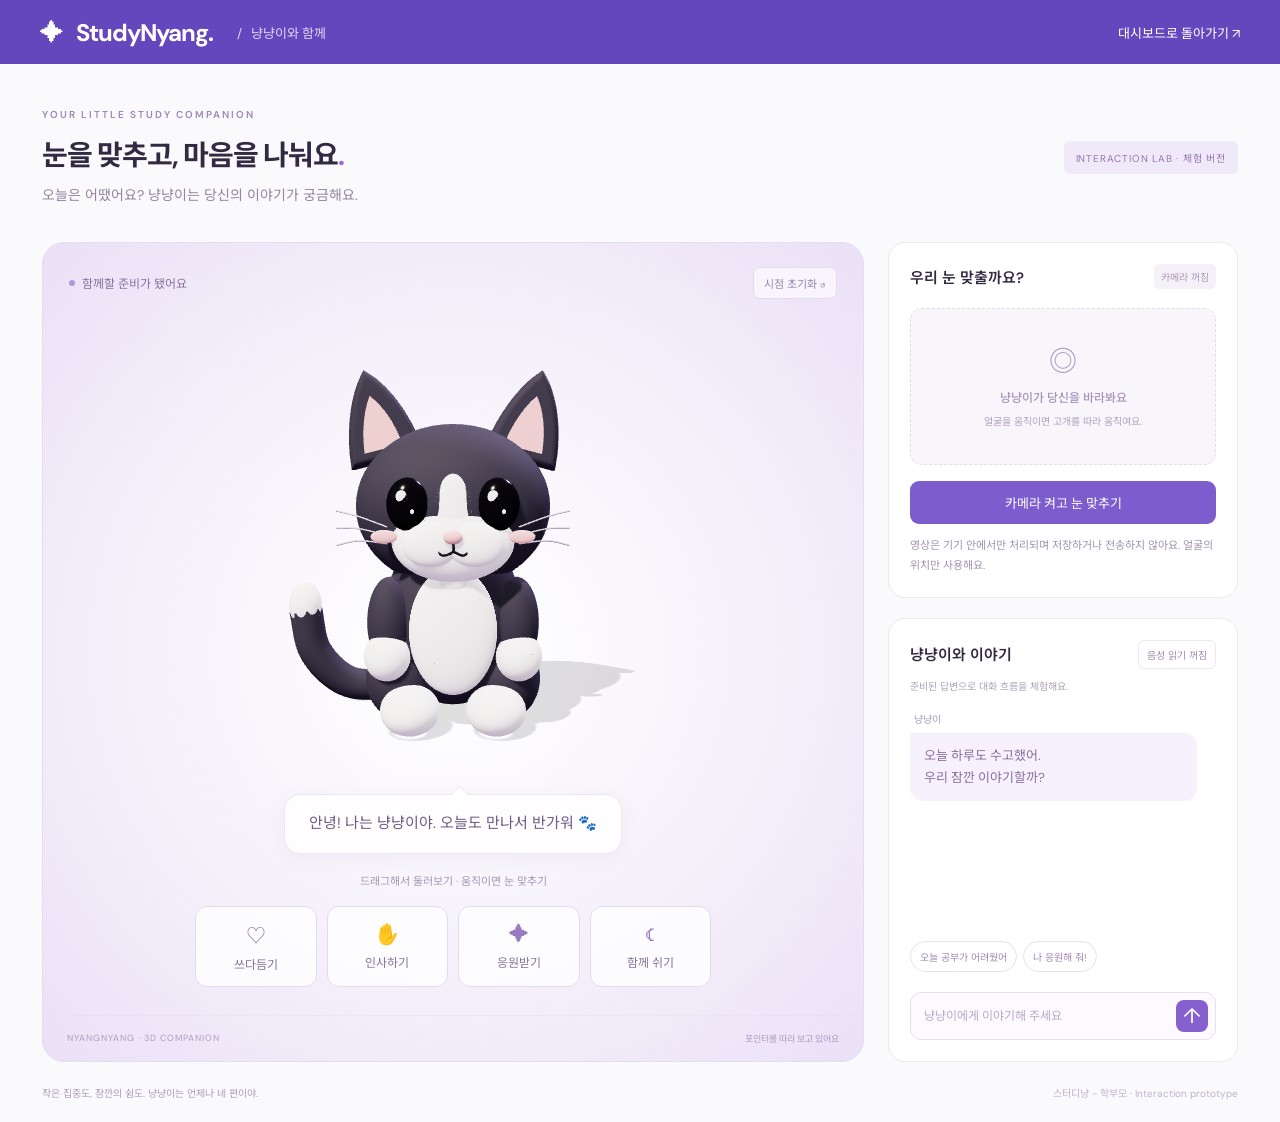
==== interaction/index.html @ 26cde93f "Add 3D Nyangnyang interaction, local face tracking and demo chat" ====
<!doctype html><html lang="ko"><head><meta charset="utf-8"><meta name="viewport" content="width=device-width,initial-scale=1"><meta name="theme-color" content="#6547bd"><title>냥냥이와 함께 · 스터디냥</title><link rel="stylesheet" href="./style.css"></head><body>
<header><a href="../">✦ <strong>Study<span>Nyang.</span></strong></a><span class="breadcrumb">/ &nbsp; 냥냥이와 함께</span><a class="back" href="../">대시보드로 돌아가기 ↗</a></header>
<main><div class="heading"><div><small>YOUR LITTLE STUDY COMPANION</small><h1>눈을 맞추고, 마음을 나눠요<span>.</span></h1><p>오늘은 어땠어요? 냥냥이는 당신의 이야기가 궁금해요.</p></div><span class="prototype">INTERACTION LAB · 체험 버전</span></div>
<div class="layout"><section class="room" aria-label="3D 냥냥이 인터랙션"><div class="room-top"><span class="live"><i></i><span id="mood">함께할 준비가 됐어요</span></span><button id="reset" class="subtle">시점 초기화 ↺</button></div><div id="stage" role="img" aria-label="마우스와 얼굴 위치에 반응하는 3D 고양이"><div id="loading">냥냥이가 오고 있어요…</div></div><div class="speech" id="speech" aria-live="polite">안녕! 나는 냥냥이야. 오늘도 만나서 반가워 🐾</div><div class="stage-hint">드래그해서 둘러보기 · 움직이면 눈 맞추기</div><div class="actions"><button data-action="pet">♡ <span>쓰다듬기</span></button><button data-action="wave">✋ <span>인사하기</span></button><button data-action="cheer">✦ <span>응원받기</span></button><button data-action="rest">☾ <span>함께 쉬기</span></button></div><div class="room-foot"><span>NYANGNYANG · 3D COMPANION</span><span id="trackingMode">포인터를 따라 보고 있어요</span></div></section>
<aside><section class="camera-card"><div class="section-head"><h2>우리 눈 맞출까요?</h2><span id="cameraBadge">카메라 꺼짐</span></div><div class="camera-preview"><video id="video" autoplay muted playsinline hidden></video><div id="cameraEmpty"><span>◎</span><strong>냥냥이가 당신을 바라봐요</strong><p>얼굴을 움직이면 고개를 따라 움직여요.</p></div><div id="faceBox" hidden></div></div><button id="cameraButton" class="primary">카메라 켜고 눈 맞추기</button><p class="camera-info" id="cameraInfo" role="status">영상은 기기 안에서만 처리되며 저장하거나 전송하지 않아요. 얼굴의 위치만 사용해요.</p></section>
<section class="chat-card"><div class="section-head"><h2>냥냥이와 이야기</h2><button id="voice" aria-pressed="false">음성 읽기 꺼짐</button></div><p class="chat-caption">준비된 답변으로 대화 흐름을 체험해요.</p><div id="messages" role="log" aria-live="polite" aria-label="대화 내용"><div class="message cat-message"><span>냥냥이</span><p>오늘 하루도 수고했어.<br>우리 잠깐 이야기할까?</p></div></div><div class="suggestions"><button>오늘 공부가 어려웠어</button><button>나 응원해 줘!</button></div><form id="chatForm"><input id="chatInput" maxlength="300" autocomplete="off" placeholder="냥냥이에게 이야기해 주세요" aria-label="대화 입력" required><button aria-label="메시지 보내기" type="submit">↑</button></form></section></aside></div><footer>작은 집중도, 잠깐의 쉼도. 냥냥이는 언제나 네 편이야.<span>스터디냥 - 학부모 · Interaction prototype</span></footer></main>
<script type="module" src="./app.js"></script></body></html>
---- interaction/style.css ----
@import url('https://fonts.googleapis.com/css2?family=DM+Sans:wght@400;500;600;700&family=Noto+Sans+KR:wght@400;500;600;700&display=swap');
:root{font-family:'DM Sans','Noto Sans KR',sans-serif;color:#322a42;background:#faf9fc;font-synthesis:none}*{box-sizing:border-box}body{margin:0;word-break:keep-all}button,input{font:inherit}button,a{cursor:pointer}button{transition:background .2s,transform .2s}button:hover{transform:translateY(-1px)}button:disabled{opacity:.6;cursor:wait}button:focus-visible,a:focus-visible,input:focus-visible{outline:3px solid #af94ea;outline-offset:4px}[hidden]{display:none!important}header{height:64px;background:#6547bd;color:#fff;display:flex;align-items:center;gap:24px;padding:0 40px}header a{color:inherit;text-decoration:none}header>a:first-child{font-size:24px;letter-spacing:-1px}header strong{margin-left:8px}.breadcrumb{font-size:13px;color:#e0d4f6}.back{font-size:13px;margin-left:auto}main{max-width:1440px;margin:0 auto;padding:38px 42px 22px}.heading{display:flex;justify-content:space-between;align-items:center;gap:20px;margin-bottom:29px}.heading small{font-size:10px;letter-spacing:2px;color:#9b87b9;font-weight:600}h1{font-size:28px;letter-spacing:-1px;margin:10px 0}h1>span{color:#916bde}.heading p{font-size:14px;color:#93869f;margin:9px 0}.prototype{font-size:10px;letter-spacing:.8px;background:#f0e9f9;color:#9277b0;padding:9px 12px;border-radius:6px}.layout{display:grid;grid-template-columns:minmax(0,1fr) 350px;gap:24px}.room{background:radial-gradient(ellipse at 50% 50%,#fff 5%,#f3edf9 65%,#eae0f7 100%);border:1px solid #e6dcf1;border-radius:22px;min-height:725px;position:relative;overflow:hidden;display:flex;flex-direction:column}.room-top{display:flex;justify-content:space-between;align-items:center;padding:24px 26px;position:relative;z-index:2}.live{font-size:12px;color:#8a729e;display:flex;align-items:center;gap:7px}.live i{height:6px;width:6px;background:#b098d7;border-radius:50%}.subtle{background:#fff9;border:1px solid #e5daee;border-radius:7px;padding:7px 10px;color:#9a87ad;font-size:11px}#stage{height:490px;position:relative;touch-action:none;cursor:grab;margin-top:-7px}#stage:active{cursor:grabbing}#stage canvas{display:block;width:100%;height:100%}#loading{position:absolute;inset:0;display:grid;place-items:center;font-size:15px;color:#89759f;text-align:center;padding:40px;line-height:1.8}.speech{position:relative;align-self:center;max-width:85%;text-align:center;background:#fffdfd;box-shadow:0 4px 20px #6c4e8610;border:1px solid #eee6f4;border-radius:16px;padding:16px 24px;color:#705b87;font-size:15px;line-height:1.7;margin-top:-12px;min-height:58px}.speech:before{content:'';position:absolute;top:-7px;left:50%;width:12px;height:12px;background:#fff;transform:rotate(45deg);border-top:1px solid #eee6f4;border-left:1px solid #eee6f4}.stage-hint{text-align:center;font-size:11px;color:#a797b7;margin:18px 0}.actions{display:flex;gap:10px;justify-content:center;padding:0 22px;margin:0 auto 28px;width:100%;max-width:560px}.actions button{flex:1;background:#ffffffc9;border:1px solid #e5dbf0;border-radius:12px;padding:13px 6px;color:#9a7bc0;font-size:20px}.actions button span{display:block;font-size:12px;color:#897597;margin-top:6px}.actions button:hover,.actions button.active{background:#ebe0fc;border-color:#b699e0}.room-foot{display:flex;justify-content:space-between;padding:16px 24px;border-top:1px solid #e6dbee70;margin-top:auto;font-size:9px;letter-spacing:1px;color:#b09bbe}.room-foot span:last-child{letter-spacing:0}aside{display:flex;flex-direction:column;gap:20px}aside>section{background:#fff;border:1px solid #ede7f2;border-radius:17px;padding:21px}.section-head{display:flex;justify-content:space-between;align-items:center;gap:8px}.section-head h2{font-size:15px;margin:0;font-weight:600}.section-head>span{font-size:10px;color:#ac9ab7;background:#f5f1f8;border-radius:5px;padding:5px 7px}.camera-preview{height:157px;margin:19px 0 16px;background:#f8f6fb;border:1px dashed #e5ddee;border-radius:12px;position:relative;overflow:hidden}#cameraEmpty{height:100%;display:flex;align-items:center;justify-content:center;flex-direction:column;color:#a795bc}#cameraEmpty>span{font-size:28px;margin-bottom:8px}#cameraEmpty strong{font-size:12px;font-weight:500}#cameraEmpty p{font-size:10px;color:#b0a1bf;margin:7px 0}video{width:100%;height:100%;object-fit:fill;transform:scaleX(-1)}#faceBox{position:absolute;border:2px solid #c6b0f0;border-radius:13px;box-shadow:0 0 0 1000px #21132f18;pointer-events:none}.primary{background:#7d5cce;border:0;color:#fff;border-radius:9px;width:100%;padding:12px;font-size:13px}.camera-info{font-size:11px;color:#a393af;line-height:1.8;margin:12px 0 0}.chat-card{display:flex;flex-direction:column;flex:1}.section-head button{font-size:10px;color:#a18ab5;background:none;border:1px solid #eee6f5;padding:6px 8px;border-radius:6px}.chat-caption{font-size:10px;color:#b0a2bb;margin:9px 0 0}#messages{height:214px;overflow-y:auto;margin:17px 0;scrollbar-width:thin;scrollbar-color:#e0d4ed transparent;padding-right:4px}.message{max-width:95%;font-size:13px;margin-bottom:14px}.message>span{font-size:10px;color:#ac99ba;margin-left:4px}.message p{padding:12px 14px;background:#f6f1fc;color:#8b719f;border-radius:0 13px 13px 13px;line-height:1.7;margin:6px 0}.user-message{margin-left:auto}.user-message>span{display:block;text-align:right}.user-message p{background:#8260cc;color:white;border-radius:13px 0 13px 13px}.suggestions{display:flex;gap:6px;margin:0 0 13px;flex-wrap:wrap}.suggestions button{font-size:10px;border:1px solid #e9e0f3;color:#a28ab4;border-radius:20px;background:#fff;padding:7px 9px}form{display:flex;align-items:center;border:1px solid #e7ddf0;border-radius:11px;padding:7px;background:#fcfaff;margin-top:auto}input{font-size:12px;min-width:0;flex:1;border:0;background:none;color:#705484;padding:6px;outline-offset:0}input::placeholder{color:#b8a9c4}form button{background:#8461cf;color:white;width:32px;height:32px;flex-shrink:0;border:0;border-radius:8px;font-size:21px}footer{display:flex;justify-content:space-between;margin-top:23px;font-size:10px;color:#ad9dbb;gap:12px}footer span{color:#bfb2c9}@media(max-width:1000px){main{padding:30px 24px}.layout{grid-template-columns:minmax(0,1fr) 310px;gap:17px}.room-top{padding:20px 18px}.live{font-size:10px}.prototype{display:none}.speech{font-size:13px;padding:15px}.room-foot{font-size:8px;gap:10px}.actions{gap:7px;padding:0 16px}.actions button span{font-size:11px}.room{min-height:720px}}@media(max-width:760px){header{padding:0 20px;height:56px}header>a:first-child{font-size:21px}.breadcrumb{display:none}.back{font-size:11px}main{padding:28px 16px}.heading h1{font-size:23px}.heading p{font-size:12px;line-height:1.8}.heading small{font-size:9px}.layout{grid-template-columns:1fr}.room{min-height:0}.room-top{padding:20px}#stage{height:355px}.speech{font-size:13px;margin-top:0}.room-foot{padding:15px 18px}.actions{margin-bottom:22px}.camera-preview{height:185px}.camera-card{padding:23px}aside{display:grid;grid-template-columns:1fr 1fr;gap:16px}.section-head{flex-wrap:wrap}.chat-card{padding:20px}#messages{height:200px}.camera-info{font-size:11px}footer{flex-direction:column;line-height:1.6}}@media(max-width:540px){aside{display:flex}.camera-preview{height:175px}.chat-card{min-height:385px}#messages{height:235px}.heading h1{font-size:22px}.room-top .live{font-size:11px}.room-foot{font-size:8px}.heading p{max-width:310px}.speech{max-width:90%}.stage-hint{font-size:10px}}@media(prefers-reduced-motion:reduce){*{transition:none!important}}
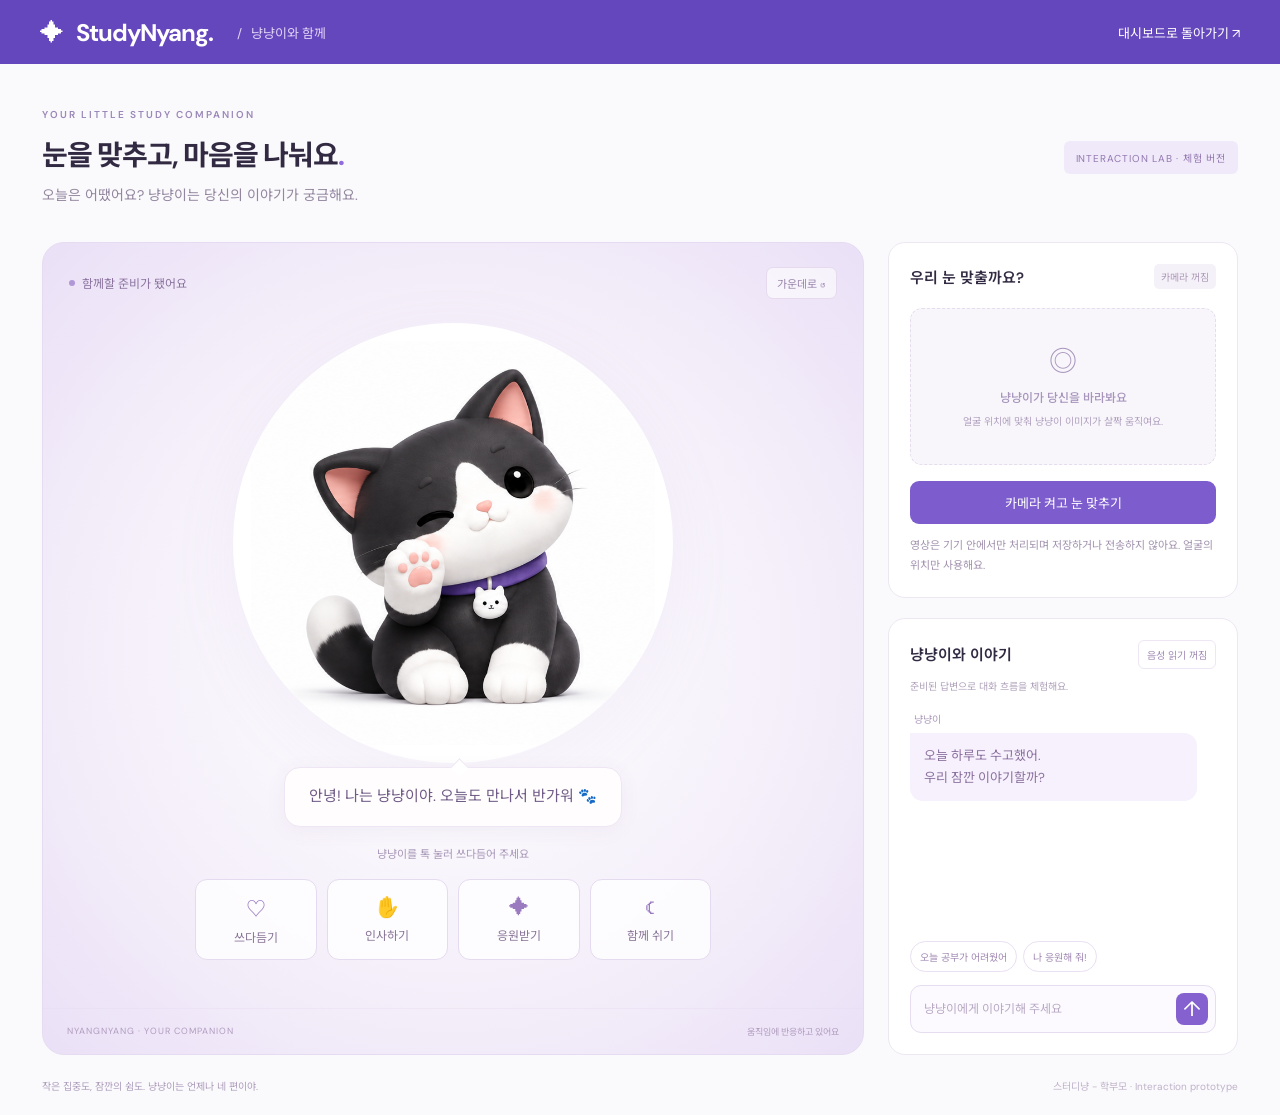
==== commit 8be1edce: "Replace 3D companion with interactive 2D character poses" ====
--- a/interaction/index.html
+++ b/interaction/index.html
@@ -1,7 +1,7 @@
 <!doctype html><html lang="ko"><head><meta charset="utf-8"><meta name="viewport" content="width=device-width,initial-scale=1"><meta name="theme-color" content="#6547bd"><title>냥냥이와 함께 · 스터디냥</title><link rel="stylesheet" href="./style.css"></head><body>
 <header><a href="../">✦ <strong>Study<span>Nyang.</span></strong></a><span class="breadcrumb">/ &nbsp; 냥냥이와 함께</span><a class="back" href="../">대시보드로 돌아가기 ↗</a></header>
 <main><div class="heading"><div><small>YOUR LITTLE STUDY COMPANION</small><h1>눈을 맞추고, 마음을 나눠요<span>.</span></h1><p>오늘은 어땠어요? 냥냥이는 당신의 이야기가 궁금해요.</p></div><span class="prototype">INTERACTION LAB · 체험 버전</span></div>
-<div class="layout"><section class="room" aria-label="3D 냥냥이 인터랙션"><div class="room-top"><span class="live"><i></i><span id="mood">함께할 준비가 됐어요</span></span><button id="reset" class="subtle">시점 초기화 ↺</button></div><div id="stage" role="img" aria-label="마우스와 얼굴 위치에 반응하는 3D 고양이"><div id="loading">냥냥이가 오고 있어요…</div></div><div class="speech" id="speech" aria-live="polite">안녕! 나는 냥냥이야. 오늘도 만나서 반가워 🐾</div><div class="stage-hint">드래그해서 둘러보기 · 움직이면 눈 맞추기</div><div class="actions"><button data-action="pet">♡ <span>쓰다듬기</span></button><button data-action="wave">✋ <span>인사하기</span></button><button data-action="cheer">✦ <span>응원받기</span></button><button data-action="rest">☾ <span>함께 쉬기</span></button></div><div class="room-foot"><span>NYANGNYANG · 3D COMPANION</span><span id="trackingMode">포인터를 따라 보고 있어요</span></div></section>
-<aside><section class="camera-card"><div class="section-head"><h2>우리 눈 맞출까요?</h2><span id="cameraBadge">카메라 꺼짐</span></div><div class="camera-preview"><video id="video" autoplay muted playsinline hidden></video><div id="cameraEmpty"><span>◎</span><strong>냥냥이가 당신을 바라봐요</strong><p>얼굴을 움직이면 고개를 따라 움직여요.</p></div><div id="faceBox" hidden></div></div><button id="cameraButton" class="primary">카메라 켜고 눈 맞추기</button><p class="camera-info" id="cameraInfo" role="status">영상은 기기 안에서만 처리되며 저장하거나 전송하지 않아요. 얼굴의 위치만 사용해요.</p></section>
+<div class="layout"><section class="room" aria-label="냥냥이 이미지 인터랙션"><div class="room-top"><span class="live"><i></i><span id="mood">함께할 준비가 됐어요</span></span><button id="reset" class="subtle">가운데로 ↺</button></div><div id="stage"><div class="character-follow"><button id="character" data-pose="wave" data-action="idle" aria-label="손을 흔드는 냥냥이, 눌러서 쓰다듬기"><span class="character-art" aria-hidden="true"></span></button></div><span id="reaction" aria-hidden="true"></span></div><div class="speech" id="speech" aria-live="polite">안녕! 나는 냥냥이야. 오늘도 만나서 반가워 🐾</div><div class="stage-hint">냥냥이를 톡 눌러 쓰다듬어 주세요</div><div class="actions"><button data-action="pet">♡ <span>쓰다듬기</span></button><button data-action="wave">✋ <span>인사하기</span></button><button data-action="cheer">✦ <span>응원받기</span></button><button data-action="rest">☾ <span>함께 쉬기</span></button></div><div class="room-foot"><span>NYANGNYANG · YOUR COMPANION</span><span id="trackingMode">움직임에 반응하고 있어요</span></div></section>
+<aside><section class="camera-card"><div class="section-head"><h2>우리 눈 맞출까요?</h2><span id="cameraBadge">카메라 꺼짐</span></div><div class="camera-preview"><video id="video" autoplay muted playsinline hidden></video><div id="cameraEmpty"><span>◎</span><strong>냥냥이가 당신을 바라봐요</strong><p>얼굴 위치에 맞춰 냥냥이 이미지가 살짝 움직여요.</p></div><div id="faceBox" hidden></div></div><button id="cameraButton" class="primary">카메라 켜고 눈 맞추기</button><p class="camera-info" id="cameraInfo" role="status">영상은 기기 안에서만 처리되며 저장하거나 전송하지 않아요. 얼굴의 위치만 사용해요.</p></section>
 <section class="chat-card"><div class="section-head"><h2>냥냥이와 이야기</h2><button id="voice" aria-pressed="false">음성 읽기 꺼짐</button></div><p class="chat-caption">준비된 답변으로 대화 흐름을 체험해요.</p><div id="messages" role="log" aria-live="polite" aria-label="대화 내용"><div class="message cat-message"><span>냥냥이</span><p>오늘 하루도 수고했어.<br>우리 잠깐 이야기할까?</p></div></div><div class="suggestions"><button>오늘 공부가 어려웠어</button><button>나 응원해 줘!</button></div><form id="chatForm"><input id="chatInput" maxlength="300" autocomplete="off" placeholder="냥냥이에게 이야기해 주세요" aria-label="대화 입력" required><button aria-label="메시지 보내기" type="submit">↑</button></form></section></aside></div><footer>작은 집중도, 잠깐의 쉼도. 냥냥이는 언제나 네 편이야.<span>스터디냥 - 학부모 · Interaction prototype</span></footer></main>
 <script type="module" src="./app.js"></script></body></html>
--- a/interaction/style.css
+++ b/interaction/style.css
@@ -1,2 +1,13 @@
 @import url('https://fonts.googleapis.com/css2?family=DM+Sans:wght@400;500;600;700&family=Noto+Sans+KR:wght@400;500;600;700&display=swap');
 :root{font-family:'DM Sans','Noto Sans KR',sans-serif;color:#322a42;background:#faf9fc;font-synthesis:none}*{box-sizing:border-box}body{margin:0;word-break:keep-all}button,input{font:inherit}button,a{cursor:pointer}button{transition:background .2s,transform .2s}button:hover{transform:translateY(-1px)}button:disabled{opacity:.6;cursor:wait}button:focus-visible,a:focus-visible,input:focus-visible{outline:3px solid #af94ea;outline-offset:4px}[hidden]{display:none!important}header{height:64px;background:#6547bd;color:#fff;display:flex;align-items:center;gap:24px;padding:0 40px}header a{color:inherit;text-decoration:none}header>a:first-child{font-size:24px;letter-spacing:-1px}header strong{margin-left:8px}.breadcrumb{font-size:13px;color:#e0d4f6}.back{font-size:13px;margin-left:auto}main{max-width:1440px;margin:0 auto;padding:38px 42px 22px}.heading{display:flex;justify-content:space-between;align-items:center;gap:20px;margin-bottom:29px}.heading small{font-size:10px;letter-spacing:2px;color:#9b87b9;font-weight:600}h1{font-size:28px;letter-spacing:-1px;margin:10px 0}h1>span{color:#916bde}.heading p{font-size:14px;color:#93869f;margin:9px 0}.prototype{font-size:10px;letter-spacing:.8px;background:#f0e9f9;color:#9277b0;padding:9px 12px;border-radius:6px}.layout{display:grid;grid-template-columns:minmax(0,1fr) 350px;gap:24px}.room{background:radial-gradient(ellipse at 50% 50%,#fff 5%,#f3edf9 65%,#eae0f7 100%);border:1px solid #e6dcf1;border-radius:22px;min-height:725px;position:relative;overflow:hidden;display:flex;flex-direction:column}.room-top{display:flex;justify-content:space-between;align-items:center;padding:24px 26px;position:relative;z-index:2}.live{font-size:12px;color:#8a729e;display:flex;align-items:center;gap:7px}.live i{height:6px;width:6px;background:#b098d7;border-radius:50%}.subtle{background:#fff9;border:1px solid #e5daee;border-radius:7px;padding:7px 10px;color:#9a87ad;font-size:11px}#stage{height:490px;position:relative;touch-action:none;cursor:grab;margin-top:-7px}#stage:active{cursor:grabbing}#stage canvas{display:block;width:100%;height:100%}#loading{position:absolute;inset:0;display:grid;place-items:center;font-size:15px;color:#89759f;text-align:center;padding:40px;line-height:1.8}.speech{position:relative;align-self:center;max-width:85%;text-align:center;background:#fffdfd;box-shadow:0 4px 20px #6c4e8610;border:1px solid #eee6f4;border-radius:16px;padding:16px 24px;color:#705b87;font-size:15px;line-height:1.7;margin-top:-12px;min-height:58px}.speech:before{content:'';position:absolute;top:-7px;left:50%;width:12px;height:12px;background:#fff;transform:rotate(45deg);border-top:1px solid #eee6f4;border-left:1px solid #eee6f4}.stage-hint{text-align:center;font-size:11px;color:#a797b7;margin:18px 0}.actions{display:flex;gap:10px;justify-content:center;padding:0 22px;margin:0 auto 28px;width:100%;max-width:560px}.actions button{flex:1;background:#ffffffc9;border:1px solid #e5dbf0;border-radius:12px;padding:13px 6px;color:#9a7bc0;font-size:20px}.actions button span{display:block;font-size:12px;color:#897597;margin-top:6px}.actions button:hover,.actions button.active{background:#ebe0fc;border-color:#b699e0}.room-foot{display:flex;justify-content:space-between;padding:16px 24px;border-top:1px solid #e6dbee70;margin-top:auto;font-size:9px;letter-spacing:1px;color:#b09bbe}.room-foot span:last-child{letter-spacing:0}aside{display:flex;flex-direction:column;gap:20px}aside>section{background:#fff;border:1px solid #ede7f2;border-radius:17px;padding:21px}.section-head{display:flex;justify-content:space-between;align-items:center;gap:8px}.section-head h2{font-size:15px;margin:0;font-weight:600}.section-head>span{font-size:10px;color:#ac9ab7;background:#f5f1f8;border-radius:5px;padding:5px 7px}.camera-preview{height:157px;margin:19px 0 16px;background:#f8f6fb;border:1px dashed #e5ddee;border-radius:12px;position:relative;overflow:hidden}#cameraEmpty{height:100%;display:flex;align-items:center;justify-content:center;flex-direction:column;color:#a795bc}#cameraEmpty>span{font-size:28px;margin-bottom:8px}#cameraEmpty strong{font-size:12px;font-weight:500}#cameraEmpty p{font-size:10px;color:#b0a1bf;margin:7px 0}video{width:100%;height:100%;object-fit:fill;transform:scaleX(-1)}#faceBox{position:absolute;border:2px solid #c6b0f0;border-radius:13px;box-shadow:0 0 0 1000px #21132f18;pointer-events:none}.primary{background:#7d5cce;border:0;color:#fff;border-radius:9px;width:100%;padding:12px;font-size:13px}.camera-info{font-size:11px;color:#a393af;line-height:1.8;margin:12px 0 0}.chat-card{display:flex;flex-direction:column;flex:1}.section-head button{font-size:10px;color:#a18ab5;background:none;border:1px solid #eee6f5;padding:6px 8px;border-radius:6px}.chat-caption{font-size:10px;color:#b0a2bb;margin:9px 0 0}#messages{height:214px;overflow-y:auto;margin:17px 0;scrollbar-width:thin;scrollbar-color:#e0d4ed transparent;padding-right:4px}.message{max-width:95%;font-size:13px;margin-bottom:14px}.message>span{font-size:10px;color:#ac99ba;margin-left:4px}.message p{padding:12px 14px;background:#f6f1fc;color:#8b719f;border-radius:0 13px 13px 13px;line-height:1.7;margin:6px 0}.user-message{margin-left:auto}.user-message>span{display:block;text-align:right}.user-message p{background:#8260cc;color:white;border-radius:13px 0 13px 13px}.suggestions{display:flex;gap:6px;margin:0 0 13px;flex-wrap:wrap}.suggestions button{font-size:10px;border:1px solid #e9e0f3;color:#a28ab4;border-radius:20px;background:#fff;padding:7px 9px}form{display:flex;align-items:center;border:1px solid #e7ddf0;border-radius:11px;padding:7px;background:#fcfaff;margin-top:auto}input{font-size:12px;min-width:0;flex:1;border:0;background:none;color:#705484;padding:6px;outline-offset:0}input::placeholder{color:#b8a9c4}form button{background:#8461cf;color:white;width:32px;height:32px;flex-shrink:0;border:0;border-radius:8px;font-size:21px}footer{display:flex;justify-content:space-between;margin-top:23px;font-size:10px;color:#ad9dbb;gap:12px}footer span{color:#bfb2c9}@media(max-width:1000px){main{padding:30px 24px}.layout{grid-template-columns:minmax(0,1fr) 310px;gap:17px}.room-top{padding:20px 18px}.live{font-size:10px}.prototype{display:none}.speech{font-size:13px;padding:15px}.room-foot{font-size:8px;gap:10px}.actions{gap:7px;padding:0 16px}.actions button span{font-size:11px}.room{min-height:720px}}@media(max-width:760px){header{padding:0 20px;height:56px}header>a:first-child{font-size:21px}.breadcrumb{display:none}.back{font-size:11px}main{padding:28px 16px}.heading h1{font-size:23px}.heading p{font-size:12px;line-height:1.8}.heading small{font-size:9px}.layout{grid-template-columns:1fr}.room{min-height:0}.room-top{padding:20px}#stage{height:355px}.speech{font-size:13px;margin-top:0}.room-foot{padding:15px 18px}.actions{margin-bottom:22px}.camera-preview{height:185px}.camera-card{padding:23px}aside{display:grid;grid-template-columns:1fr 1fr;gap:16px}.section-head{flex-wrap:wrap}.chat-card{padding:20px}#messages{height:200px}.camera-info{font-size:11px}footer{flex-direction:column;line-height:1.6}}@media(max-width:540px){aside{display:flex}.camera-preview{height:175px}.chat-card{min-height:385px}#messages{height:235px}.heading h1{font-size:22px}.room-top .live{font-size:11px}.room-foot{font-size:8px}.heading p{max-width:310px}.speech{max-width:90%}.stage-hint{font-size:10px}}@media(prefers-reduced-motion:reduce){*{transition:none!important}}
+/* Image-based companion: original generated character poses, no 3D runtime. */
+#stage{height:440px;display:grid;place-items:center;touch-action:pan-y;cursor:default;isolation:isolate;overflow:hidden;background:#fff;border-radius:50%;width:min(440px,94%);margin:0 auto 16px;box-shadow:0 18px 65px #aa8acf16}
+.character-follow{width:100%;height:100%;display:grid;place-items:center}
+#character{--follow-x:0px;--follow-y:0px;--tilt:0deg;width:92%;aspect-ratio:1;border:0;padding:0;background:transparent;position:relative;transform:translate(var(--follow-x),var(--follow-y)) rotate(var(--tilt));transition:transform .25s ease;cursor:pointer;border-radius:45%}
+.character-art{display:block;width:100%;height:100%;background-image:url('../cats-multishot.png');background-repeat:no-repeat;background-size:300% 100%;background-position:0% 50%;animation:breathe 4s ease-in-out infinite;transform-origin:50% 85%}
+#character[data-pose="study"] .character-art{background-position:50% 50%}#character[data-pose="trophy"] .character-art{background-position:100% 50%}
+#character[data-action="wave"] .character-art{animation:greet .8s ease-in-out infinite}#character[data-action="pet"] .character-art{animation:cuddle 1.2s ease-in-out infinite}#character[data-action="cheer"] .character-art{animation:celebrate .9s ease-in-out infinite}#character[data-action="rest"] .character-art{animation:breathe 5s ease-in-out infinite}#character[data-action="talk"] .character-art{animation:breathe 2s ease-in-out infinite}
+#reaction{position:absolute;top:38px;right:30px;max-width:150px;color:#9a6bcf;background:#f7f0fd;border-radius:18px;padding:8px 13px;font-size:14px;pointer-events:none}#reaction:empty{display:none}
+@keyframes breathe{0%,100%{transform:translateY(0) scale(1)}50%{transform:translateY(-5px) scale(1.012)}}@keyframes greet{0%,100%{transform:rotate(-3deg)}50%{transform:rotate(3deg)}}@keyframes cuddle{0%,100%{transform:rotate(0) scale(1.02)}50%{transform:rotate(-4deg) scale(1.04)}}@keyframes celebrate{0%,100%{transform:translateY(0)}50%{transform:translateY(-12px)}}
+@media(max-width:760px){#stage{height:auto;aspect-ratio:1;width:min(350px,90%)}#reaction{top:22px;right:15px;font-size:12px}.room-top{margin-bottom:8px}}
+@media(prefers-reduced-motion:reduce){.character-art{animation:none!important}#character{transition:none!important}}
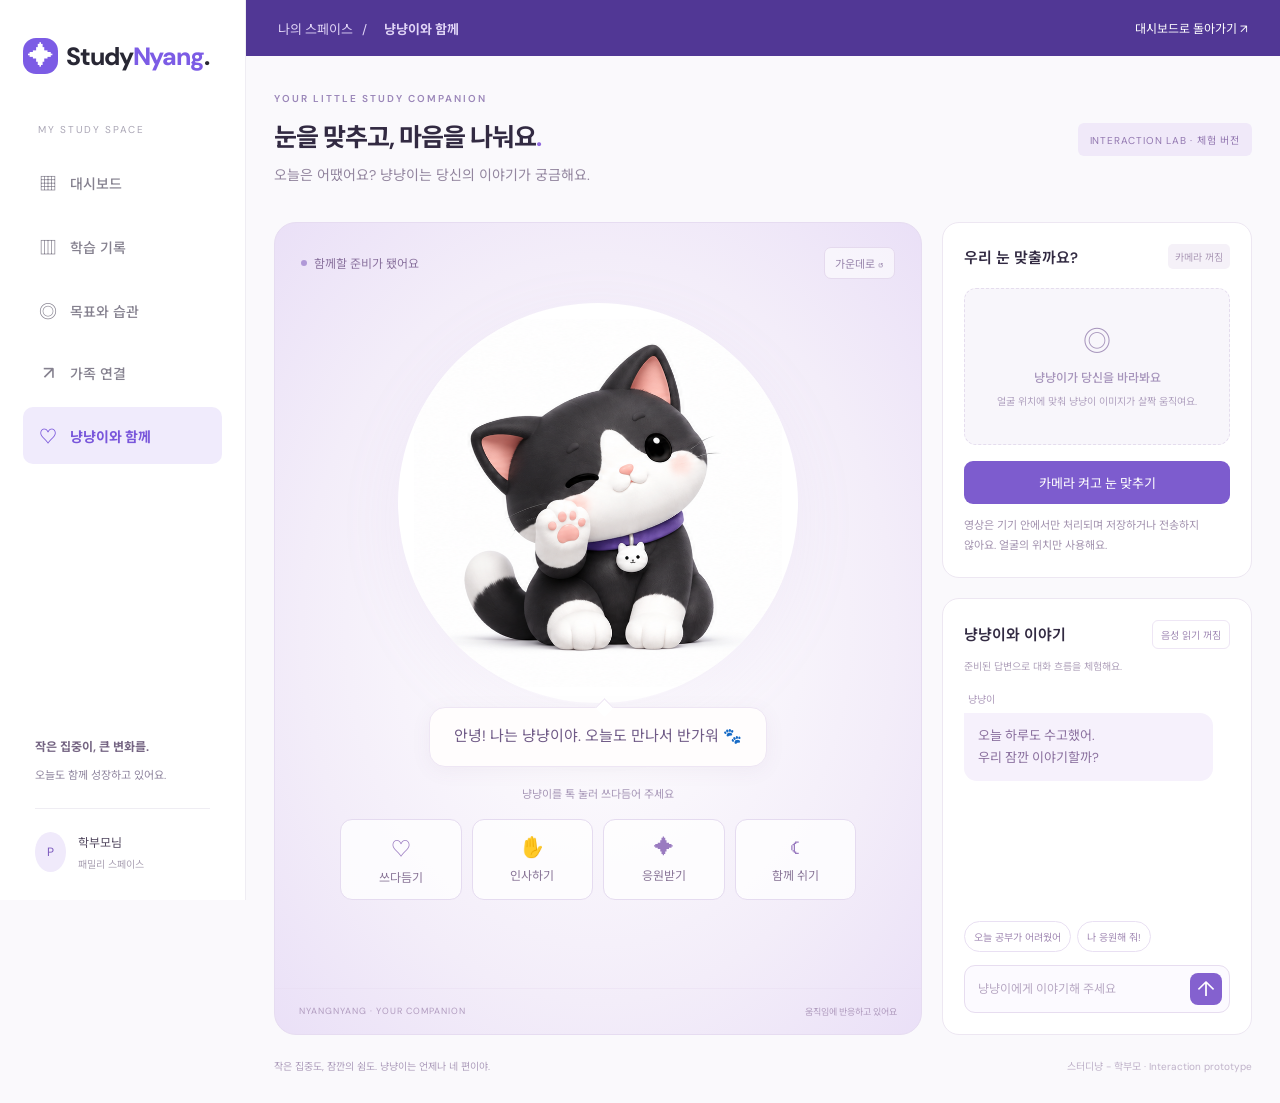
==== commit c9745836: "Keep companion interaction within workspace sidebar navigation" ====
--- a/interaction/index.html
+++ b/interaction/index.html
@@ -1,7 +1,7 @@
-<!doctype html><html lang="ko"><head><meta charset="utf-8"><meta name="viewport" content="width=device-width,initial-scale=1"><meta name="theme-color" content="#6547bd"><title>냥냥이와 함께 · 스터디냥</title><link rel="stylesheet" href="./style.css"></head><body>
-<header><a href="../">✦ <strong>Study<span>Nyang.</span></strong></a><span class="breadcrumb">/ &nbsp; 냥냥이와 함께</span><a class="back" href="../">대시보드로 돌아가기 ↗</a></header>
+<!doctype html><html lang="ko"><head><meta charset="utf-8"><meta name="viewport" content="width=device-width,initial-scale=1"><meta name="theme-color" content="#6547bd"><title>냥냥이와 함께 · 스터디냥</title><link rel="stylesheet" href="./style.css?v=lnb1"></head><body>
+<aside class="lnb"><a class="brand" href="../landing/"><span class="brand-icon">✦</span>Study<span>Nyang</span>.</a><div class="workspace-label">MY STUDY SPACE</div><nav aria-label="주 메뉴"><a href="../"><span>▦</span>대시보드</a><a href="../?page=records"><span>▥</span>학습 기록</a><a href="../?page=goals"><span>◎</span>목표와 습관</a><a href="../?page=connection"><span>↗</span>가족 연결</a><a class="active" aria-current="page" href="./"><span>♡</span>냥냥이와 함께</a></nav><div class="lnb-bottom"><strong>작은 집중이, 큰 변화를.</strong><p>오늘도 함께 성장하고 있어요.</p><div class="lnb-profile"><span>P</span><div>학부모님<small>패밀리 스페이스</small></div></div></div></aside><div class="interaction-shell"><header><span class="breadcrumb">나의 스페이스 &nbsp; / &nbsp; <strong>냥냥이와 함께</strong></span><a class="back" href="../">대시보드로 돌아가기 ↗</a></header>
 <main><div class="heading"><div><small>YOUR LITTLE STUDY COMPANION</small><h1>눈을 맞추고, 마음을 나눠요<span>.</span></h1><p>오늘은 어땠어요? 냥냥이는 당신의 이야기가 궁금해요.</p></div><span class="prototype">INTERACTION LAB · 체험 버전</span></div>
 <div class="layout"><section class="room" aria-label="냥냥이 이미지 인터랙션"><div class="room-top"><span class="live"><i></i><span id="mood">함께할 준비가 됐어요</span></span><button id="reset" class="subtle">가운데로 ↺</button></div><div id="stage"><div class="character-follow"><button id="character" data-pose="wave" data-action="idle" aria-label="손을 흔드는 냥냥이, 눌러서 쓰다듬기"><span class="character-art" aria-hidden="true"></span></button></div><span id="reaction" aria-hidden="true"></span></div><div class="speech" id="speech" aria-live="polite">안녕! 나는 냥냥이야. 오늘도 만나서 반가워 🐾</div><div class="stage-hint">냥냥이를 톡 눌러 쓰다듬어 주세요</div><div class="actions"><button data-action="pet">♡ <span>쓰다듬기</span></button><button data-action="wave">✋ <span>인사하기</span></button><button data-action="cheer">✦ <span>응원받기</span></button><button data-action="rest">☾ <span>함께 쉬기</span></button></div><div class="room-foot"><span>NYANGNYANG · YOUR COMPANION</span><span id="trackingMode">움직임에 반응하고 있어요</span></div></section>
 <aside><section class="camera-card"><div class="section-head"><h2>우리 눈 맞출까요?</h2><span id="cameraBadge">카메라 꺼짐</span></div><div class="camera-preview"><video id="video" autoplay muted playsinline hidden></video><div id="cameraEmpty"><span>◎</span><strong>냥냥이가 당신을 바라봐요</strong><p>얼굴 위치에 맞춰 냥냥이 이미지가 살짝 움직여요.</p></div><div id="faceBox" hidden></div></div><button id="cameraButton" class="primary">카메라 켜고 눈 맞추기</button><p class="camera-info" id="cameraInfo" role="status">영상은 기기 안에서만 처리되며 저장하거나 전송하지 않아요. 얼굴의 위치만 사용해요.</p></section>
 <section class="chat-card"><div class="section-head"><h2>냥냥이와 이야기</h2><button id="voice" aria-pressed="false">음성 읽기 꺼짐</button></div><p class="chat-caption">준비된 답변으로 대화 흐름을 체험해요.</p><div id="messages" role="log" aria-live="polite" aria-label="대화 내용"><div class="message cat-message"><span>냥냥이</span><p>오늘 하루도 수고했어.<br>우리 잠깐 이야기할까?</p></div></div><div class="suggestions"><button>오늘 공부가 어려웠어</button><button>나 응원해 줘!</button></div><form id="chatForm"><input id="chatInput" maxlength="300" autocomplete="off" placeholder="냥냥이에게 이야기해 주세요" aria-label="대화 입력" required><button aria-label="메시지 보내기" type="submit">↑</button></form></section></aside></div><footer>작은 집중도, 잠깐의 쉼도. 냥냥이는 언제나 네 편이야.<span>스터디냥 - 학부모 · Interaction prototype</span></footer></main>
-<script type="module" src="./app.js"></script></body></html>
+</div><script type="module" src="./app.js"></script></body></html>
--- a/interaction/style.css
+++ b/interaction/style.css
@@ -11,3 +11,5 @@
 @keyframes breathe{0%,100%{transform:translateY(0) scale(1)}50%{transform:translateY(-5px) scale(1.012)}}@keyframes greet{0%,100%{transform:rotate(-3deg)}50%{transform:rotate(3deg)}}@keyframes cuddle{0%,100%{transform:rotate(0) scale(1.02)}50%{transform:rotate(-4deg) scale(1.04)}}@keyframes celebrate{0%,100%{transform:translateY(0)}50%{transform:translateY(-12px)}}
 @media(max-width:760px){#stage{height:auto;aspect-ratio:1;width:min(350px,90%)}#reaction{top:22px;right:15px;font-size:12px}.room-top{margin-bottom:8px}}
 @media(prefers-reduced-motion:reduce){.character-art{animation:none!important}#character{transition:none!important}}
+/* Shared workspace navigation around the companion page. */
+.lnb{position:fixed;inset:0 auto 0 0;width:246px;background:#fff;border-right:1px solid #efedf3;padding:38px 23px 0;z-index:5;display:flex;flex-direction:column;gap:0}.lnb a{text-decoration:none}.lnb .brand{display:flex;align-items:center;color:#282734;font-size:25px;font-weight:800;letter-spacing:-1.1px;white-space:nowrap}.lnb .brand>span:not(.brand-icon){color:#7c5ce5}.brand-icon{display:grid;place-items:center;background:#7c5ce5;color:#fff;width:35px;height:36px;border-radius:13px;font-size:26px;margin-right:8px}.workspace-label{font-size:10px;letter-spacing:1.7px;color:#aaa6b5;margin:49px 15px 18px}.lnb nav a{display:flex;align-items:center;gap:13px;padding:15px 16px;border-radius:10px;font-size:14px;font-weight:500;color:#85818f;margin-bottom:7px}.lnb nav a>span{font-size:18px;width:18px;text-align:center}.lnb nav a:hover{background:#f7f4fe}.lnb nav a.active{background:#f0ebfc;color:#7956db;font-weight:700}.lnb-bottom{margin-top:auto;padding:28px 12px;color:#8f859e;font-size:12px}.lnb-bottom strong{color:#756583}.lnb-bottom p{font-size:11px}.lnb-profile{border-top:1px solid #efedf3;margin-top:26px;padding-top:23px;display:flex;align-items:center;gap:12px;color:#50465d}.lnb-profile>span{background:#f0eafb;padding:12px;border-radius:50%;color:#7b59bd}.lnb-profile small{display:block;font-size:10px;color:#aaa1b3;margin-top:5px}.interaction-shell{margin-left:246px}.interaction-shell header{height:56px;background:#513795;padding:0 32px}.interaction-shell main{padding:30px 28px}.layout{grid-template-columns:minmax(0,1fr) 310px;gap:20px}.interaction-shell header .breadcrumb{display:block}.interaction-shell header .back{font-size:12px}.heading h1{font-size:25px}#stage{height:auto;aspect-ratio:1;width:min(400px,94%)}@media(max-width:1150px){.layout{grid-template-columns:1fr}.layout>aside{display:grid;grid-template-columns:1fr 1fr}.room{min-height:0}.prototype{display:none}}@media(max-width:760px){.lnb{position:static;width:100%;padding:20px 18px 0;display:flex;border-right:0;border-bottom:1px solid #efedf3}.workspace-label,.lnb-bottom{display:none}.lnb nav{display:flex;overflow-x:auto;margin-top:18px;gap:3px}.lnb nav a{font-size:11px;padding:11px 8px;white-space:nowrap;gap:5px;flex:1;justify-content:center}.lnb nav a>span{display:none}.interaction-shell{margin-left:0}.interaction-shell main{padding:26px 16px}.interaction-shell header{padding:0 18px}.interaction-shell header .breadcrumb{font-size:11px}.interaction-shell header .back{font-size:10px}.heading h1{font-size:23px}}@media(max-width:540px){.layout>aside{display:flex}}
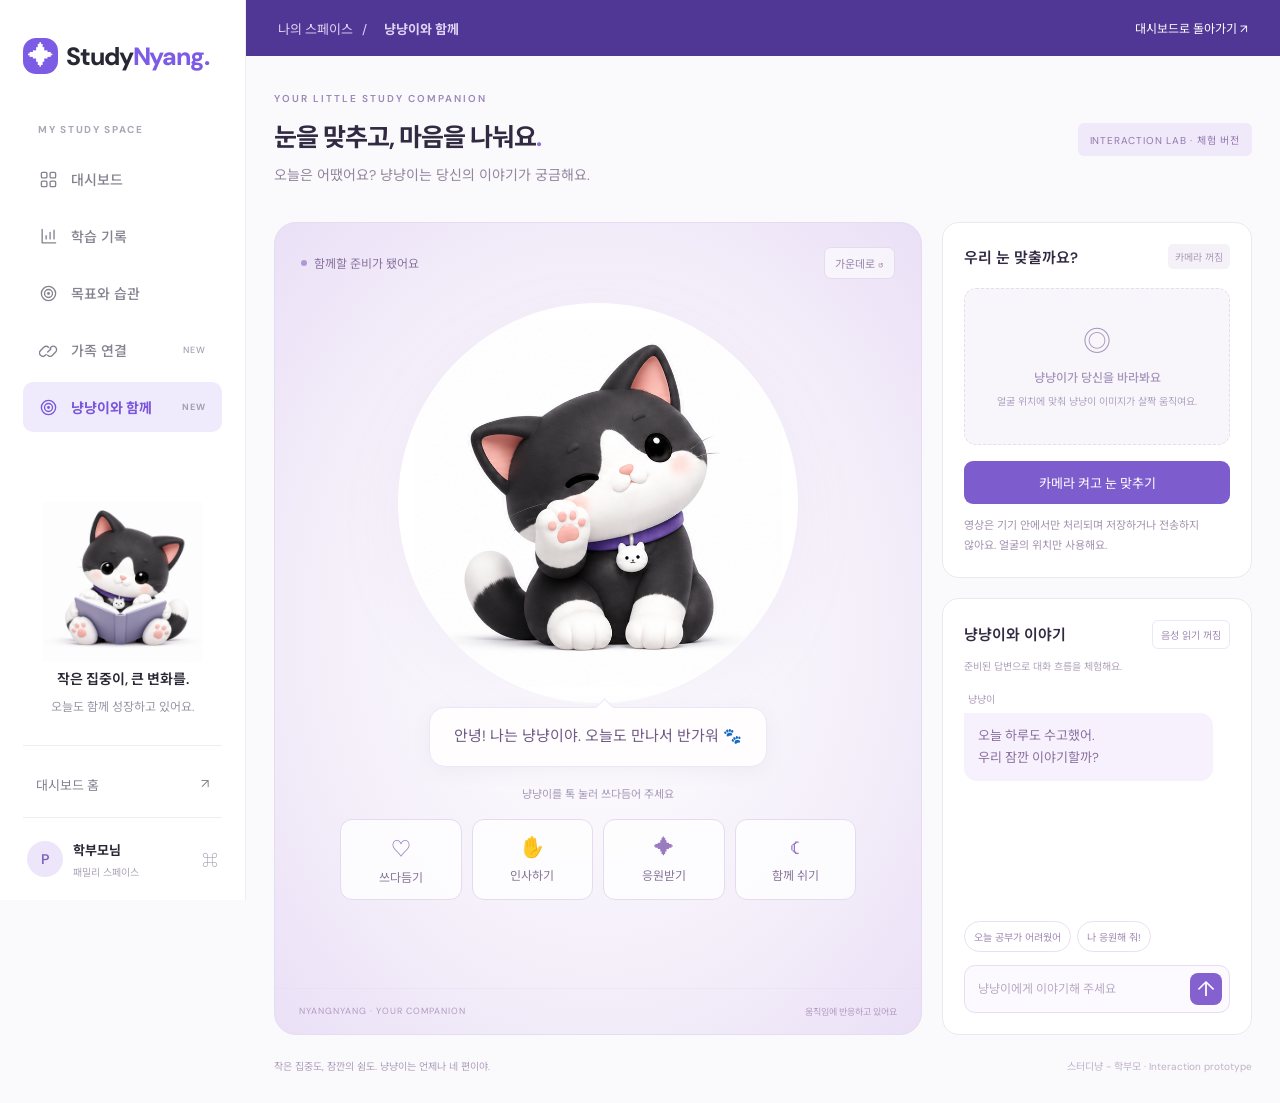
==== commit 1a6d7004: "Share dashboard sidebar styling and match companion navigation" ====
--- a/interaction/index.html
+++ b/interaction/index.html
@@ -1,5 +1,5 @@
-<!doctype html><html lang="ko"><head><meta charset="utf-8"><meta name="viewport" content="width=device-width,initial-scale=1"><meta name="theme-color" content="#6547bd"><title>냥냥이와 함께 · 스터디냥</title><link rel="stylesheet" href="./style.css?v=lnb1"></head><body>
-<aside class="lnb"><a class="brand" href="../landing/"><span class="brand-icon">✦</span>Study<span>Nyang</span>.</a><div class="workspace-label">MY STUDY SPACE</div><nav aria-label="주 메뉴"><a href="../"><span>▦</span>대시보드</a><a href="../?page=records"><span>▥</span>학습 기록</a><a href="../?page=goals"><span>◎</span>목표와 습관</a><a href="../?page=connection"><span>↗</span>가족 연결</a><a class="active" aria-current="page" href="./"><span>♡</span>냥냥이와 함께</a></nav><div class="lnb-bottom"><strong>작은 집중이, 큰 변화를.</strong><p>오늘도 함께 성장하고 있어요.</p><div class="lnb-profile"><span>P</span><div>학부모님<small>패밀리 스페이스</small></div></div></div></aside><div class="interaction-shell"><header><span class="breadcrumb">나의 스페이스 &nbsp; / &nbsp; <strong>냥냥이와 함께</strong></span><a class="back" href="../">대시보드로 돌아가기 ↗</a></header>
+<!doctype html><html lang="ko"><head><meta charset="utf-8"><meta name="viewport" content="width=device-width,initial-scale=1"><meta name="theme-color" content="#6547bd"><title>냥냥이와 함께 · 스터디냥</title><link rel="stylesheet" href="./style.css?v=lnb1"><link rel="stylesheet" href="../sidebar.css?v=shared1"></head><body>
+<aside class="sidebar"><a class="brand" href="../landing/"><span class="brand-icon">✦</span>Study<span>Nyang</span><span class="brand-dot">.</span></a><div class="workspace-label">MY STUDY SPACE</div><nav aria-label="주 메뉴"><a class="nav" href="../?page=overview" data-icon="grid"><svg class="icon" viewBox="0 0 24 24" fill="none" stroke="currentColor" stroke-linecap="round" stroke-linejoin="round" aria-hidden="true"><rect x="3" y="3" width="7" height="7" rx="1.5"/><rect x="14" y="3" width="7" height="7" rx="1.5"/><rect x="3" y="14" width="7" height="7" rx="1.5"/><rect x="14" y="14" width="7" height="7" rx="1.5"/></svg>대시보드</a><a class="nav" href="../?page=records" data-icon="chart"><svg class="icon" viewBox="0 0 24 24" fill="none" stroke="currentColor" stroke-linecap="round" stroke-linejoin="round" aria-hidden="true"><path d="M4 3v17h17M9 15v-4m5 4V7m5 8V4"/></svg>학습 기록</a><a class="nav" href="../?page=goals" data-icon="target"><svg class="icon" viewBox="0 0 24 24" fill="none" stroke="currentColor" stroke-linecap="round" stroke-linejoin="round" aria-hidden="true"><circle cx="12" cy="12" r="9"/><circle cx="12" cy="12" r="5"/><circle cx="12" cy="12" r="1"/></svg>목표와 습관</a><a class="nav" href="../?page=connection" data-icon="link"><svg class="icon" viewBox="0 0 24 24" fill="none" stroke="currentColor" stroke-linecap="round" stroke-linejoin="round" aria-hidden="true"><path d="m10 13 4-4m-6 7-1 1a4 4 0 0 1-6-6l4-4a4 4 0 0 1 6 0m2 1 1-1a4 4 0 0 1 6 6l-4 4a4 4 0 0 1-6 0" transform="translate(1 1)"/></svg>가족 연결<span class="nav-new">NEW</span></a><a class="nav active" aria-current="page" href="./" data-icon="target"><svg class="icon" viewBox="0 0 24 24" fill="none" stroke="currentColor" stroke-linecap="round" stroke-linejoin="round" aria-hidden="true"><circle cx="12" cy="12" r="9"/><circle cx="12" cy="12" r="5"/><circle cx="12" cy="12" r="1"/></svg>냥냥이와 함께 <span class="nav-new">NEW</span></a></nav><div class="sidebar-bottom"><div class="side-note"><div class="cat cat-study" role="img" aria-label="책을 읽는 스터디냥"></div><strong>작은 집중이, 큰 변화를.</strong><p>오늘도 함께 성장하고 있어요.</p></div><a class="back-link" href="../">대시보드 홈 <span>↗</span></a><div class="profile"><span class="avatar">P</span><div><strong id="profileName">학부모님</strong><small>패밀리 스페이스</small></div><span class="profile-more">⌘</span></div></div></aside><div class="interaction-shell"><header><span class="breadcrumb">나의 스페이스 &nbsp; / &nbsp; <strong>냥냥이와 함께</strong></span><a class="back" href="../">대시보드로 돌아가기 ↗</a></header>
 <main><div class="heading"><div><small>YOUR LITTLE STUDY COMPANION</small><h1>눈을 맞추고, 마음을 나눠요<span>.</span></h1><p>오늘은 어땠어요? 냥냥이는 당신의 이야기가 궁금해요.</p></div><span class="prototype">INTERACTION LAB · 체험 버전</span></div>
 <div class="layout"><section class="room" aria-label="냥냥이 이미지 인터랙션"><div class="room-top"><span class="live"><i></i><span id="mood">함께할 준비가 됐어요</span></span><button id="reset" class="subtle">가운데로 ↺</button></div><div id="stage"><div class="character-follow"><button id="character" data-pose="wave" data-action="idle" aria-label="손을 흔드는 냥냥이, 눌러서 쓰다듬기"><span class="character-art" aria-hidden="true"></span></button></div><span id="reaction" aria-hidden="true"></span></div><div class="speech" id="speech" aria-live="polite">안녕! 나는 냥냥이야. 오늘도 만나서 반가워 🐾</div><div class="stage-hint">냥냥이를 톡 눌러 쓰다듬어 주세요</div><div class="actions"><button data-action="pet">♡ <span>쓰다듬기</span></button><button data-action="wave">✋ <span>인사하기</span></button><button data-action="cheer">✦ <span>응원받기</span></button><button data-action="rest">☾ <span>함께 쉬기</span></button></div><div class="room-foot"><span>NYANGNYANG · YOUR COMPANION</span><span id="trackingMode">움직임에 반응하고 있어요</span></div></section>
 <aside><section class="camera-card"><div class="section-head"><h2>우리 눈 맞출까요?</h2><span id="cameraBadge">카메라 꺼짐</span></div><div class="camera-preview"><video id="video" autoplay muted playsinline hidden></video><div id="cameraEmpty"><span>◎</span><strong>냥냥이가 당신을 바라봐요</strong><p>얼굴 위치에 맞춰 냥냥이 이미지가 살짝 움직여요.</p></div><div id="faceBox" hidden></div></div><button id="cameraButton" class="primary">카메라 켜고 눈 맞추기</button><p class="camera-info" id="cameraInfo" role="status">영상은 기기 안에서만 처리되며 저장하거나 전송하지 않아요. 얼굴의 위치만 사용해요.</p></section>
--- a/sidebar.css
+++ b/sidebar.css
@@ -0,0 +1,56 @@
+.sidebar{--purple:#7c5ce5;--line:#efedf3;color:#282734;gap:0;font-family:"DM Sans","Noto Sans KR",sans-serif}.sidebar a{text-decoration:none;color:inherit}
+.sidebar{width:246px;background:#fff;position:fixed;inset:0 auto 0 0;border-right:1px solid var(--line);display:flex;flex-direction:column;padding:38px 23px 0;z-index:5}
+.sidebar .brand{font-size:25px;font-weight:800;letter-spacing:-1.1px;display:flex;align-items:center;white-space:nowrap}
+.sidebar .brand>span:not(.brand-icon):not(.brand-dot){color:var(--purple)}
+.sidebar .brand-icon{font-size:26px;color:white;background:var(--purple);border-radius:13px;width:35px;height:36px;display:inline-grid;place-items:center;margin-right:8px}
+.sidebar .brand-dot{color:var(--purple)}
+.sidebar .workspace-label{font-size:10px;font-weight:700;letter-spacing:1.7px;color:#aaa6b5;margin:49px 15px 18px}
+.sidebar .nav{border:0;background:none;width:100%;display:flex;align-items:center;gap:13px;text-align:left;color:#85818f;padding:15px 16px;border-radius:10px;font-size:14px;font-weight:500;margin-bottom:7px}
+.sidebar .nav.active{background:#f0ebfc;color:#7956db;font-weight:700}
+.sidebar .nav:hover{background:#f7f4fe}
+.sidebar .icon{width:19px;height:19px;flex-shrink:0;vertical-align:middle;stroke-width:1.7}
+.sidebar .nav-new{font-size:9px;margin-left:auto;color:#a59daf;letter-spacing:1px}
+.sidebar-bottom{margin-top:auto}
+.sidebar .side-note{margin:45px 0 25px;text-align:center;padding:0 10px 22px;border-bottom:1px solid var(--line)}
+.sidebar .side-note strong{font-size:13px;font-weight:600}
+.sidebar .side-note p{font-size:11px;color:#9995a5;margin:8px 0}
+.sidebar .side-note .cat{width:160px;height:130px;margin:0 auto 6px}
+.sidebar .back-link{font-size:13px;color:#85818f;display:flex;justify-content:space-between;padding:4px 13px 23px}
+.sidebar .profile{display:flex;gap:10px;align-items:center;padding:21px 4px;border-top:1px solid var(--line)}
+.sidebar .avatar{background:#ede6fa;color:#8364bb;border-radius:50%;width:36px;height:36px;display:grid;place-items:center;font-size:14px;font-weight:600}
+.sidebar .profile strong{font-size:13px}
+.sidebar .profile small{display:block;font-size:10px;color:#aaa3b3;margin-top:4px}
+.sidebar .profile-more{color:#a7a0b3;margin-left:auto}
+.sidebar .avatar.small{width:29px;height:29px;font-size:11px}
+.sidebar .cat{background-image:url('./cats-multishot.png');background-size:300% 100%;background-repeat:no-repeat}
+.sidebar .cat-study{background-position:50% center}
+@media(max-width:1180px){.sidebar{width:210px;padding-left:17px;padding-right:17px}
+.sidebar .brand{font-size:22px}
+.sidebar .brand-icon{width:30px;font-size:21px}
+}
+@media(max-width:950px){.sidebar{width:180px;padding:30px 12px 0}
+.sidebar .brand{font-size:19px}
+.sidebar .brand-icon{width:28px;height:30px;font-size:18px;margin-right:5px}
+.sidebar .nav{padding:13px 11px;gap:10px;font-size:13px}
+.sidebar .nav-new{display:none}
+.sidebar .workspace-label{font-size:9px;margin-left:9px}
+.sidebar .side-note .cat{width:140px}
+}
+@media(max-width:650px){.sidebar{position:static;width:100%;height:auto;padding:20px 18px 0;border-right:0;border-bottom:1px solid var(--line)}
+.sidebar .brand{font-size:23px}
+.sidebar .brand-icon{width:32px;height:33px}
+.sidebar .workspace-label,.sidebar-bottom{display:none}
+.sidebar nav{display:flex;margin-top:18px;gap:3px}
+.sidebar .nav{justify-content:center;padding:11px 5px;font-size:11px;gap:5px;margin-bottom:9px;white-space:nowrap}
+.sidebar .nav .icon{width:14px}
+}
+.sidebar .nav{font-size:14px}
+.sidebar .side-note strong{font-size:14px}
+.sidebar .side-note p{font-size:12px}
+.sidebar .side-note .cat{height:160px}
+.sidebar .cat{background-size:300% 100%}
+@media(max-width:650px){.sidebar .nav{font-size:11px}
+}
+
+.interaction-shell{margin-left:246px}@media(max-width:1180px){.interaction-shell{margin-left:210px}}@media(max-width:950px){.interaction-shell{margin-left:180px}}@media(max-width:650px){.interaction-shell{margin-left:0}}
+.sidebar .nav{white-space:nowrap}@media(min-width:651px) and (max-width:1180px){.sidebar .nav{gap:8px;padding-left:10px;padding-right:10px;font-size:12px}.sidebar .nav-new{font-size:8px}}
